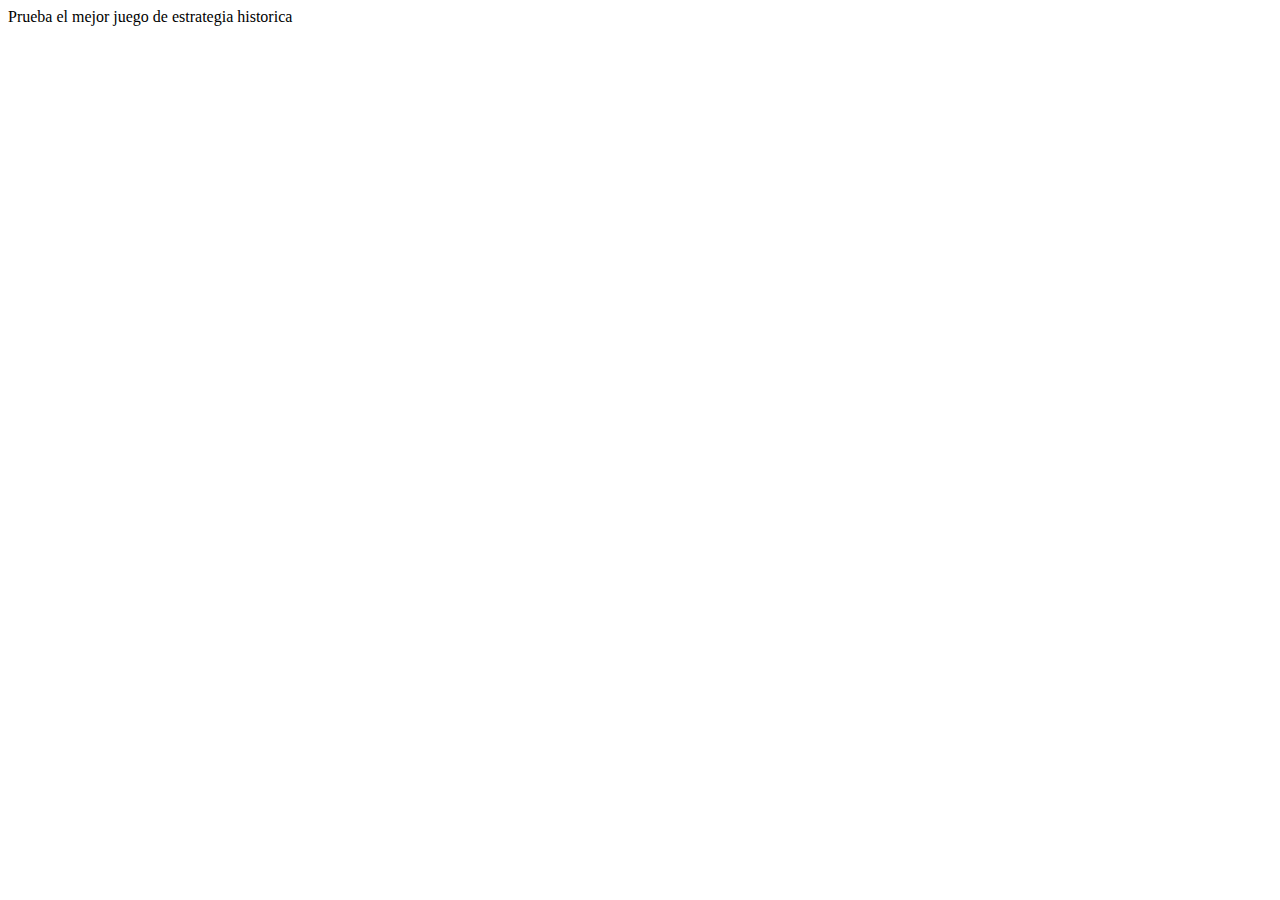
==== index.html @ 1915a598 "first commit" ====
<!DOCTYPE html>
<html lang="en">
<head>
    <meta charset="UTF-8">
    <meta name="viewport" content="width=device-width, initial-scale=1.0">
    <title>Victoria 2 - Inicio</title> 
    <link rel="stylesheet" href="style.css">
</head>
<body>
    Prueba el mejor juego de estrategia historica




















    <script src="script.js"></script>
</body>
</html>
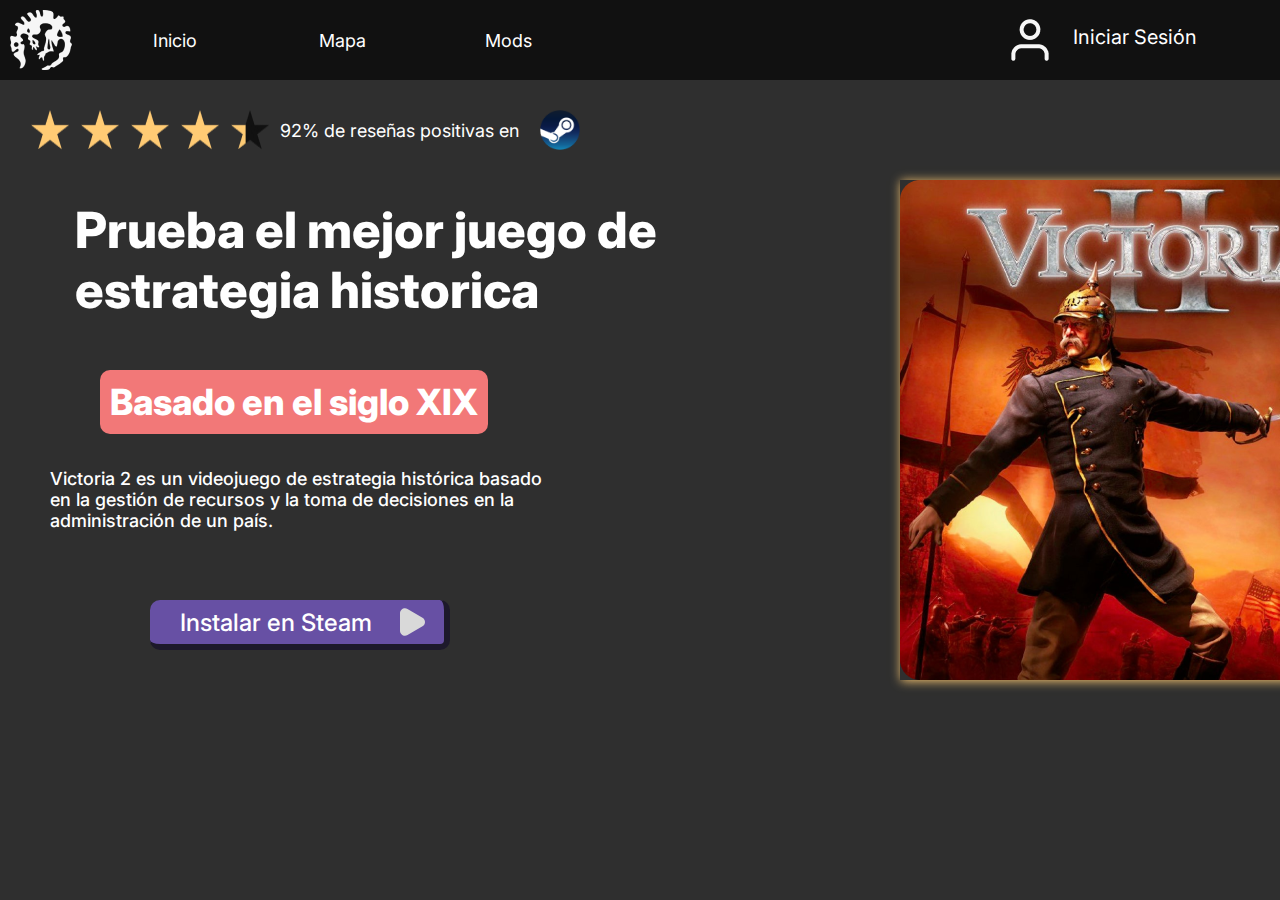
==== commit 0e843738: "Agregado del navbar y primera pantalla de presentacion." ====
--- a/index.html
+++ b/index.html
@@ -1,14 +1,51 @@
 <!DOCTYPE html>
-<html lang="en">
+<html lang="es">
 <head>
     <meta charset="UTF-8">
     <meta name="viewport" content="width=device-width, initial-scale=1.0">
     <title>Victoria 2 - Inicio</title> 
     <link rel="stylesheet" href="style.css">
+    <link rel="stylesheet" href="nav.css">
+    <link href="https://fonts.googleapis.com/css2?family=Arvo:ital,wght@0,400;0,700;1,400;1,700&family=Inter:ital,opsz,wght@0,14..32,100..900;1,14..32,100..900&display=swap" rel="stylesheet">
 </head>
 <body>
-    Prueba el mejor juego de estrategia historica
+    <nav>
+        <div class="logo"></div> 
+        <div class="opciones">
+            <div class="txnav">Inicio</div>
+            <div class="txnav"> Mapa</div>
+            <div class="txnav">Mods </div>
+        </div>
+        <div class="inisnav">
+            <div class="logouser"></div>
+            <div class="textuser">
+                Iniciar Sesión</div>
+        </div>
+    </nav>
+    <div class="star">
+        <img class="img1s" style="left: 0px;" src="img/Star 1.png" alt="">
+        <img class="img1s" style="left: 50px;" src="img/Star 1.png" alt="">
+        <img class="img1s" style="left: 100px;" src="img/Star 1.png" alt="">
+        <img class="img1s" style="left: 150px;" src="img/Star 1.png" alt="">
+        <img class="img1s" style="left: 200px;" src="img/Star 2.png" alt="">    
+        <div class="descstar">
+            92% de reseñas positivas en </div>
+        <img class="img2s" src="img/steam.png" alt="">
+    </div> 
+    <div class="titulo">
+        Prueba el mejor juego de estrategia historica
+    </div>
+    <div class="contdes">
+        Basado en el siglo XIX
 
+    </div>
+    <p class="descvc2">
+        Victoria 2 es un videojuego de estrategia histórica basado en la gestión de recursos y la toma de decisiones en la administración de un país. 
+    </p>
+    <button class="btdesc">
+        Instalar en Steam
+    </button>
+    <img src="img/vc2.png" class="imgpr" alt="">
 
 
 
--- a/style.css
+++ b/style.css
@@ -0,0 +1,106 @@
+body{
+    font-family: "Inter", sans-serif;
+    --neg : #111111;
+    --gris : #2F2F2F;
+    --blan : #f6f6f6;
+    --oro : #FFCB74;
+    color: white;
+    background-color: var(--gris);
+    font-size: 18px;
+}
+/*Star*/
+.star{
+    padding: 10px;
+    position: absolute;
+    top: 100px; 
+    left: 20px;
+    text-align: center;
+}
+.star .img1s{
+    position: absolute;
+    top: 0;
+    width: 40px;
+    height: 40px;
+    margin: 10px;
+}
+.star .img2s{
+    position: absolute;
+    top: 0;
+    left: 510px;
+    width: 40px;
+    height: 40px;
+    margin: 10px;
+}
+.descstar{
+    position: relative;
+    top: 10px;
+    left: 250px;
+}
+/*start*/
+.titulo{
+    position: absolute;
+    top: 200px;
+    width: 620px;
+    left: 75px;
+    font-size: 50px;
+    font-weight: 800;
+}
+.imgpr{
+    position: absolute;
+    top: 180px;
+    left: 900px;
+    box-shadow: #FFCB74 1px 1px 10px;
+}
+.contdes{
+    background-color: #F27878;
+    position: absolute;
+    top: 370px;
+    font-size: 36px;
+    left: 100px;
+    padding: 10px;
+    font-weight: 800;
+    border-radius: 10px;
+}
+.descvc2{
+    position: absolute;
+    font-weight: 500;
+    top: 450px;
+    left: 50px;
+    width: 500px;
+}
+.btdesc{
+    position: absolute;
+    font-weight: 500;
+    font-family: "Inter", sans-serif;   
+    font-size: 24px;
+    top: 600px;
+    left: 150px;
+    width: 300px;
+    color: white;
+    height: 50px;
+    background-color: #6750A4; 
+    border: 0px solid #6750A4;
+    border-bottom: 6px solid #1D192B;
+    border-right: 6px solid #1D192B;
+    border-radius: 10px;
+    cursor: pointer;
+    text-align: left;
+    padding: 5px;
+    padding-left: 30px;
+    transition: border .1s;
+}
+.btdesc::after{
+    position: absolute;
+    left: 250px;
+    height: 40px; 
+    background-image: url(img/dowload.svg);
+    width: 40px;
+    background-repeat: no-repeat;
+    content: "   ";
+}
+.btdesc:hover:active    {
+    border: 1px solid #1D192B;
+    border-bottom: 3px solid #1D192B;
+    border-right: 3px solid #1D192B;
+    
+}--- a/nav.css
+++ b/nav.css
@@ -0,0 +1,74 @@
+
+nav{
+    z-index: 1000;
+    color: white;
+    position: fixed;
+    --neg : #111111;
+    --gris : #2F2F2F;
+    --blan : #f6f6f6;
+    --oro : #FFCB74;
+    color: white;
+    width: 100%;
+    top:0;
+    left: 0;
+    height: 80px;
+    background-color: var(--neg);
+    display: flex;
+    flex-direction: row;
+    flex-wrap: wrap;
+}   
+.txnav{
+    display: grid;
+    align-items: center;
+    border-radius: 20px;
+    margin: 18px 20px 18px 20px;
+    text-align: center;
+    flex: 1;
+}
+.txnav:hover{
+    border: 1px solid var(--blan);
+    cursor: pointer;
+    background-color: var(--gris);
+}
+.logo{
+    background-image: url(img/paradox.png);
+    margin: 10px;
+    width: 62px;
+    height: 60px;
+    cursor: pointer;
+}
+.opciones{
+    position: relative;
+    left: 10px;
+    font-size: 18px;
+    display: flex;
+    width: 500px;
+    flex-direction: row;
+}
+.inisnav{
+    position: absolute;
+    right: 50px;
+    display: flex;
+    flex-direction: row;
+    cursor: pointer;
+    margin: 10px;
+    padding: 5px;
+    border-radius: 20px;
+}
+.logouser{
+    background-image: url(img/Usericon.png);
+    width: 50px;
+    height: 50px;
+}
+.textuser{
+    font-size: 20px;
+    width: 140px;
+    text-align: center;
+    padding: 10px;
+}
+
+.inisnav:hover{
+    border: 1px solid var(--blan);
+    cursor: pointer;
+    background-color: var(--gris);  
+}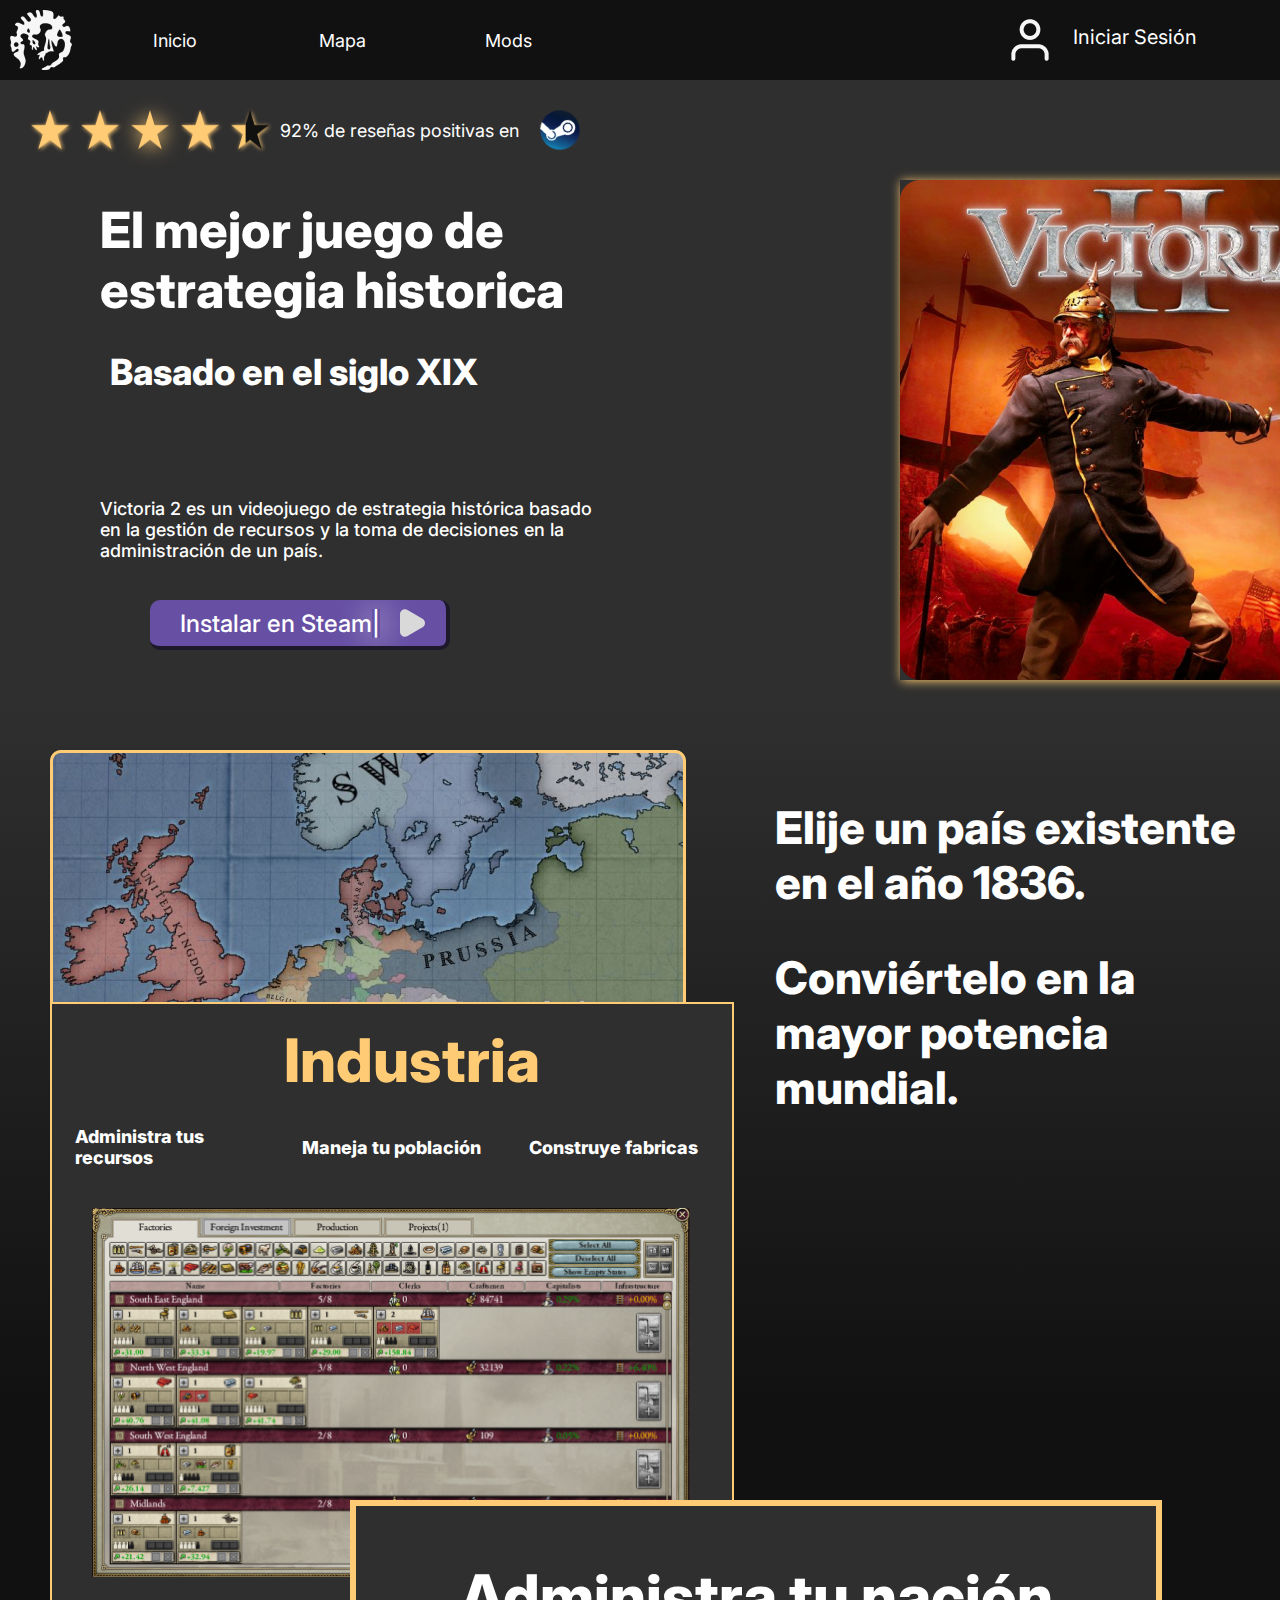
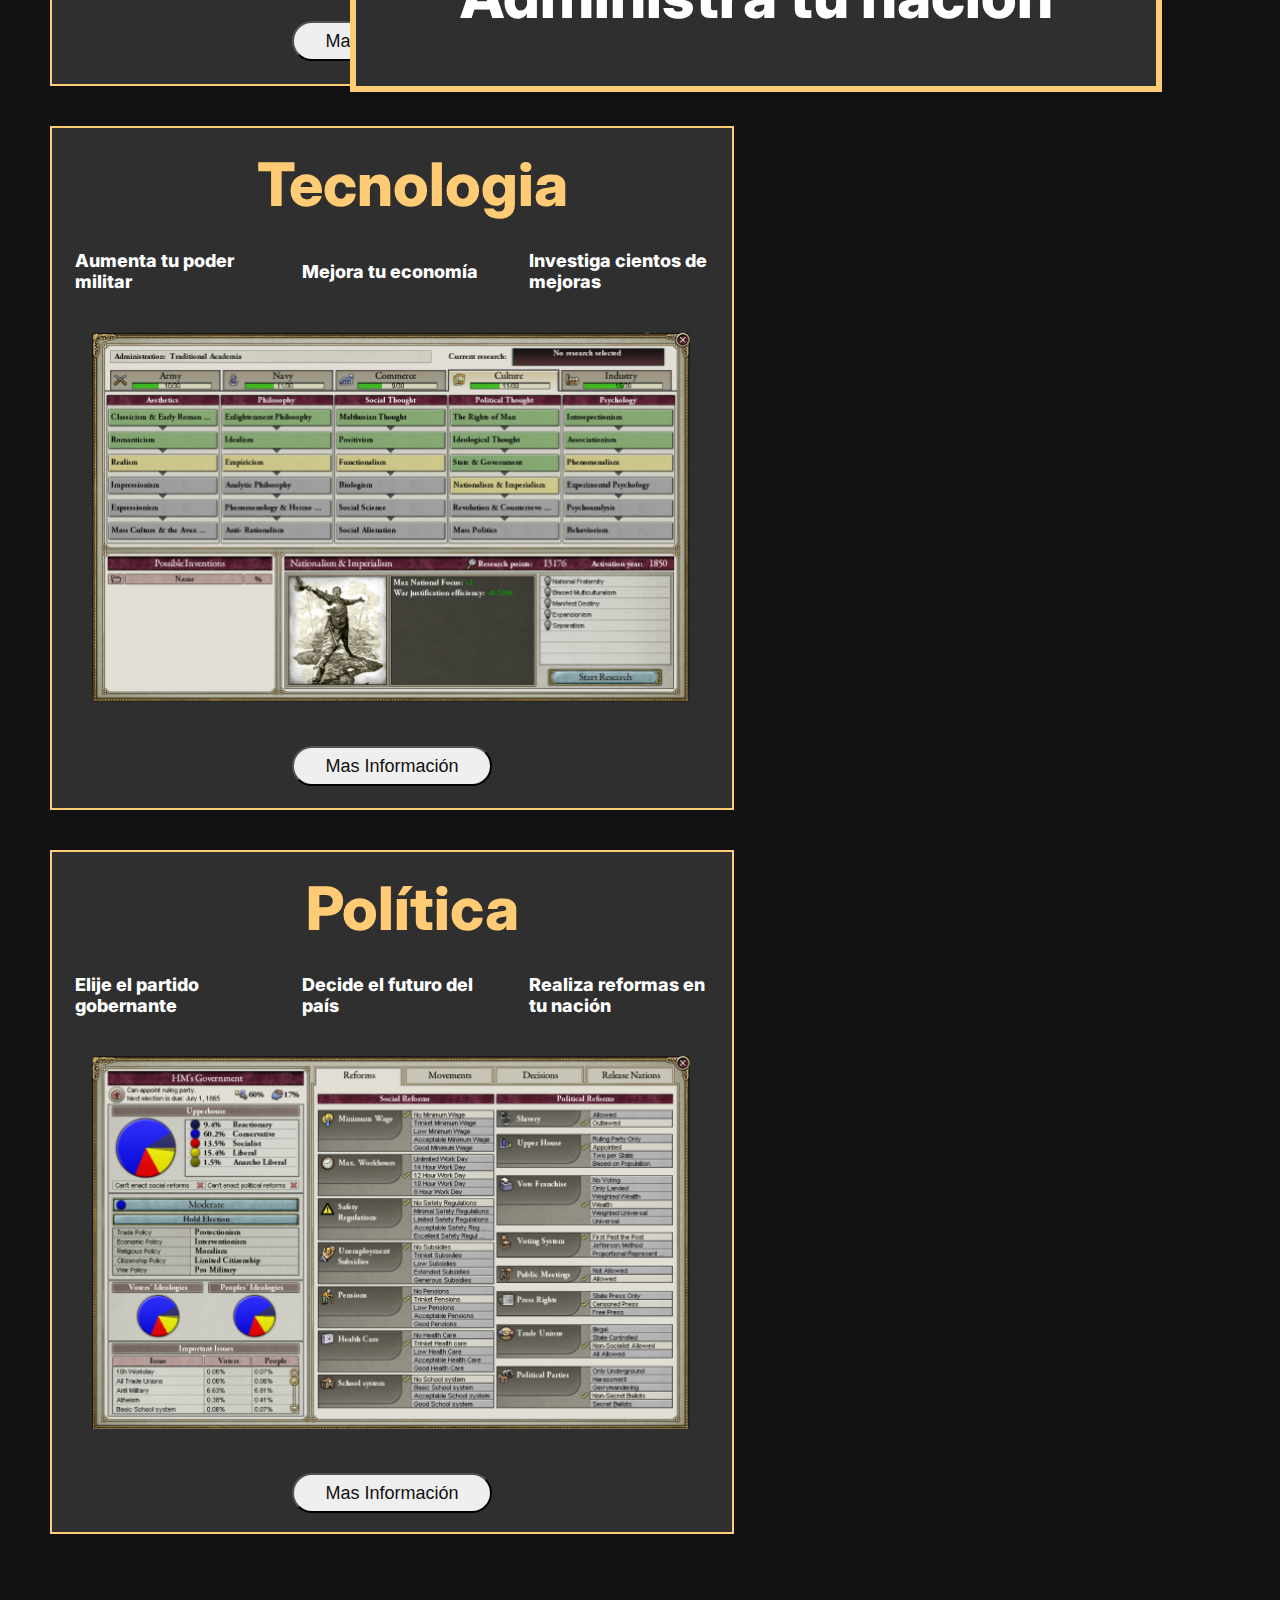
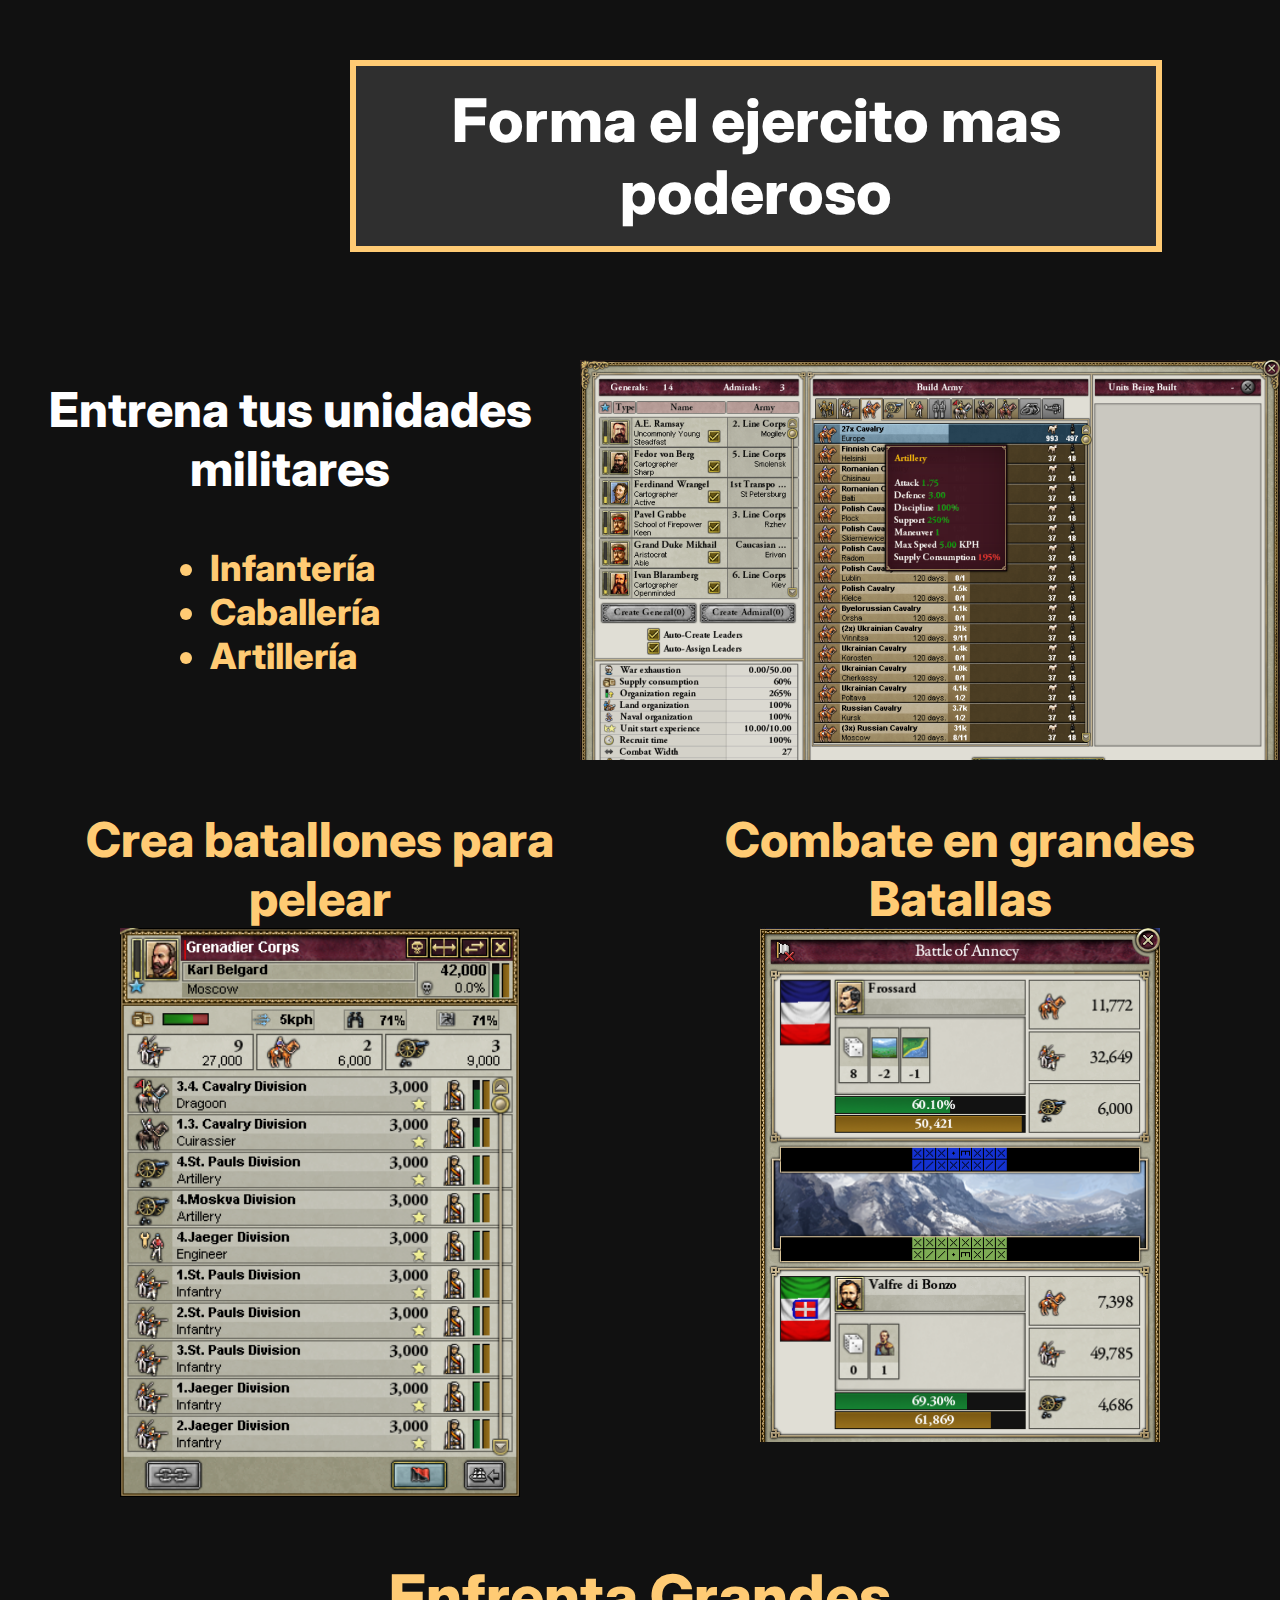
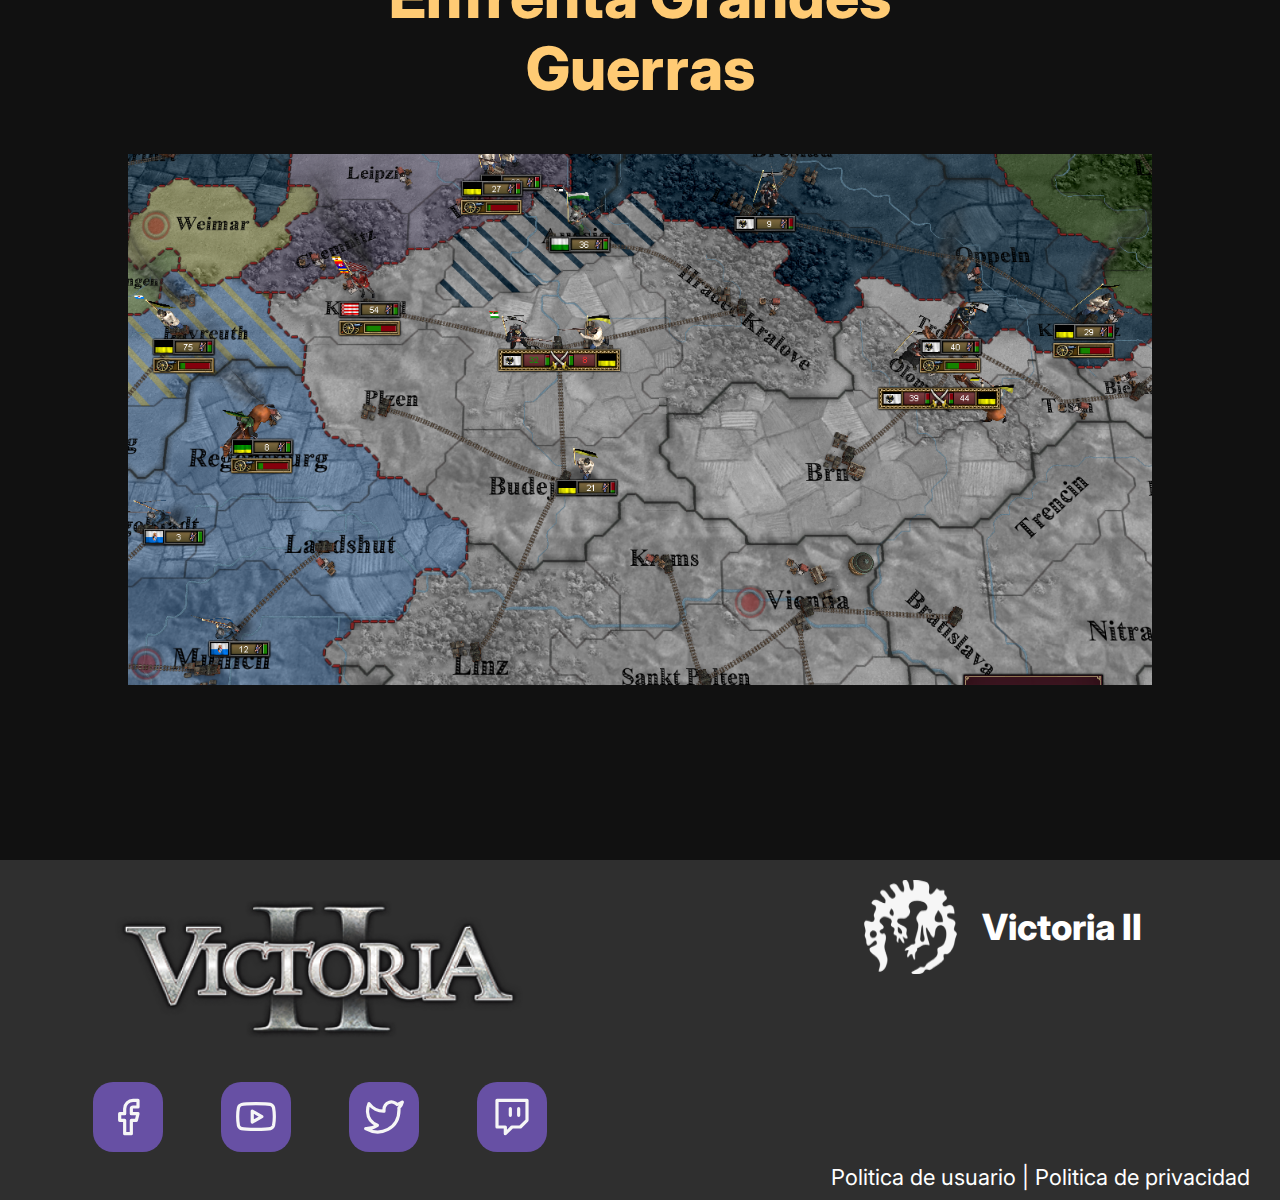
==== commit 982cbb66: "Agregado de animaciones y mejoras esteticas." ====
--- a/index.html
+++ b/index.html
@@ -4,11 +4,12 @@
     <meta charset="UTF-8">
     <meta name="viewport" content="width=device-width, initial-scale=1.0">
     <title>Victoria 2 - Inicio</title> 
-    <link rel="stylesheet" href="style.css">
+    <link rel="stylesheet" href="style.css">  
     <link rel="stylesheet" href="nav.css">
+    <link rel="stylesheet" href="footer.css">
     <link href="https://fonts.googleapis.com/css2?family=Arvo:ital,wght@0,400;0,700;1,400;1,700&family=Inter:ital,opsz,wght@0,14..32,100..900;1,14..32,100..900&display=swap" rel="stylesheet">
 </head>
-<body>
+<body onload="inicio()" onkeydown="admteclas(event)">
     <nav>
         <div class="logo"></div> 
         <div class="opciones">
@@ -22,30 +23,170 @@
                 Iniciar Sesión</div>
         </div>
     </nav>
-    <div class="star">
-        <img class="img1s" style="left: 0px;" src="img/Star 1.png" alt="">
-        <img class="img1s" style="left: 50px;" src="img/Star 1.png" alt="">
-        <img class="img1s" style="left: 100px;" src="img/Star 1.png" alt="">
-        <img class="img1s" style="left: 150px;" src="img/Star 1.png" alt="">
-        <img class="img1s" style="left: 200px;" src="img/Star 2.png" alt="">    
-        <div class="descstar">
-            92% de reseñas positivas en </div>
-        <img class="img2s" src="img/steam.png" alt="">
+    <div class="cubrir"  onclick="quitarimagen()"></div>
+    <div class="sec-11">
+        <div class="star">
+            <img class="img1s" id="idenstar1" style="left: 0px;" src="img/Star 1.png" alt="">
+            <img class="img1s" id="idenstar2" style="left: 50px;" src="img/Star 1.png" alt="">
+            <img class="img1s" id="idenstar3" style="left: 100px;" src="img/Star 1.png" alt="">
+            <img class="img1s" id="idenstar4" style="left: 150px;" src="img/Star 1.png" alt="">
+            <img class="img1s" id="idenstar5" style="left: 200px;" src="img/Star 2.png" alt="">    
+            <div class="descstar">
+                92% de reseñas positivas en </div>
+            <img class="img2s" src="img/steam.png" alt="">
+        </div> 
+        <div class="titulo">
+            El mejor juego de estrategia historica
+        </div>
+        <div class="contdes" onmouseenter="sigloXIX(true)" onmouseleave="sigloXIX(false)">
+            Basado en el siglo XIX
+            <div class="msg">El siglo XIX es el siglo transcurrido entre el año 1801 y el año 1900
+            </div>
+
+        </div>
+        <p class="descvc2">
+            Victoria 2 es un videojuego de estrategia histórica basado en la gestión de recursos y la toma de decisiones en la administración de un país. 
+        </p>
+        <button class="btdesc">
+            <span class="btdesctx">Instalar en Steam </span>
+            <span id="btdescry">|</span>
+        </button> 
+        <div class="imgpr"  onclick="imagengrande()"></div>
+
+    </div>
+
+    <div class="sec-12">
+        <img  src="img/mapa1.png" alt="">
+        <div class="txtl1" style="top: 100px;">Elije un país existente en el año 1836. </div>
+        <div class="txtl1" style="top: 250px;">Conviértelo en la mayor potencia mundial. </div>
+    </div>  
+    
+    <div class="tlsec" style="top: 1500px; z-index: 1;">
+        Administra tu nación 
+    </div>
+     <div class="sec-13">
+        
+        <div class="desccont">
+            <div id="cartas-1" class="contadm" onclick="exocards(1)">
+                <div class="tladm">
+                    Industria
+                </div>
+                <div class="tresdesc">
+                    
+                <div class="btxadm" style="left: 40px;"> Administra tus recursos</div>
+                <div class="btxadm" style="left: 320px;">Maneja tu población </div>
+                <div class="btxadm" style="left: 450px;">Construye fabricas</div>
+                
+                </div><img src="img/descimg1.png" alt="" class="imgadm">
+
+                <button class="btinfoadm">Mas Información</button>
+            </div>
+            <div id="cartas-2" class="contadm" onclick="exocards(2)">
+                <div class="tladm">
+                    Tecnologia
+                </div>
+                <div class="tresdesc">
+                    
+                <div class="btxadm" style="left: 40px;">Aumenta tu poder militar</div>
+                <div class="btxadm" style="left: 320px;">Mejora tu economía </div>
+                <div class="btxadm" style="left: 450px;">Investiga cientos de mejoras</div>
+                
+                </div><img src="img/descimg2.png" alt="" class="imgadm">
+
+                <button class="btinfoadm">Mas Información</button>
+            </div>
+            <div id="cartas-3" class="contadm" onclick="exocards(3)">
+                <div class="tladm">
+                    Política
+                </div>
+                <div class="tresdesc">
+                    
+                <div class="btxadm" style="left: 40px;">Elije el partido gobernante</div>
+                <div class="btxadm" style="left: 320px;">Decide el futuro del país </div>
+                <div class="btxadm" style="left: 450px;">Realiza reformas en tu nación </div>
+                
+                </div><img src="img/descimg3.png" alt="" class="imgadm">
+
+                <button class="btinfoadm">Mas Información</button>
+            </div>
+            
+            <div id="cartas-4" class="contadm" onclick="exocards(4)">
+                <div class="tladm">
+                    Diplomacia
+                </div>
+                <div class="tresdesc">
+                    
+                <div class="btxadm" style="left: 40px;">Influye en países mas débiles </div>
+                <div class="btxadm" style="left: 320px;">Inicia Guerras con tus rivales </div>
+                <div class="btxadm" style="left: 450px;">Crea alianzas con tus vecinos </div>
+                
+                </div><img src="img/descimg3.png" alt="" class="imgadm">
+
+                <button class="btinfoadm">Mas Información</button>
+            </div>
+        </div>
     </div> 
-    <div class="titulo">
-        Prueba el mejor juego de estrategia historica
-    </div>
-    <div class="contdes">
-        Basado en el siglo XIX
-
-    </div>
-    <p class="descvc2">
-        Victoria 2 es un videojuego de estrategia histórica basado en la gestión de recursos y la toma de decisiones en la administración de un país. 
-    </p>
-    <button class="btdesc">
-        Instalar en Steam
-    </button>
-    <img src="img/vc2.png" class="imgpr" alt="">
+
+    <div class="cntneg">
+        <div class="tlsec" style="top: 100px;">
+            Forma el ejercito mas poderoso
+        </div>
+    </div>    
+    <div class="sec-14">
+        <div class="tlml">
+            Entrena tus unidades militares
+            
+            <ul>
+                <li>Infantería  <br></li>
+                <li>Caballería  <br></li> 
+                <li>Artillería <br></li>
+            </ul>
+            
+        </div>
+        <img src="img/ml1img.png" alt="">
+    </div>
+    <div class="sec-15">
+        <div class="secml">
+            <div class="tlmlb">Crea batallones para pelear </div> 
+            <img src="img/ml2img.png" alt="">
+        </div>
+        <div class="secml">
+            <div class="tlmlb"> Combate en grandes Batallas </div>
+            
+            <img src="img/ml3img.png" alt="">
+        </div>
+    </div>
+
+    <div class="sec-16">
+        <div class="endtl">        
+            Enfrenta Grandes Guerras 
+        </div>
+        <img src="img/ml4img.png" alt="">
+    </div>
+   
+    <footer>
+        <div class="fotcol">
+            <img class="logovc2" src="img/logovc2.png" alt="">
+            <div class="logosm">
+                <img class="logored" src="img/Facebook.svg" alt="">
+                <img class="logored" src="img/Youtube.svg" alt="">
+                <img class="logored" src="img/Twitter.svg" alt="">                
+                <img class="logored" src="img/Twitch.svg" alt="">
+            </div>
+        </div>
+        <div class="fotcol">
+            <div class="contvc2">
+                <img src="img/logoparadox.png" alt="">
+                <div class="tlvic2">Victoria II  </div>
+                
+            </div>
+            <div class="politica">
+                Politica de usuario | Politica de privacidad
+            </div>
+        </div>
+
+    </footer>
+
 
 
 
--- a/style.css
+++ b/style.css
@@ -1,13 +1,29 @@
-body{
-    font-family: "Inter", sans-serif;
+:root {
     --neg : #111111;
     --gris : #2F2F2F;
     --blan : #f6f6f6;
     --oro : #FFCB74;
+    --movafter: -50px;
+
+}
+body{
+    font-family: "Inter", sans-serif;
     color: white;
     background-color: var(--gris);
     font-size: 18px;
 }
+.cubrir{
+    opacity: 0;
+    display: none;
+    position: fixed;
+    top: 0;
+    left: 0;
+    width: 100%;
+    height: 100vh; 
+    background-color: rgba(34, 34, 34, 0.9);
+    z-index: 1001;
+}
+
 /*Star*/
 .star{
     padding: 10px;
@@ -22,6 +38,10 @@
     width: 40px;
     height: 40px;
     margin: 10px;
+    transition: all .5s;
+    /* filter: drop-shadow( 1px 1px 5px #FFCB74); */
+    filter: drop-shadow( 1px 1px 2px #FFCB74);
+    
 }
 .star .img2s{
     position: absolute;
@@ -30,6 +50,8 @@
     width: 40px;
     height: 40px;
     margin: 10px;
+    transform: none;
+     transition: transform 1s; 
 }
 .descstar{
     position: relative;
@@ -41,7 +63,7 @@
     position: absolute;
     top: 200px;
     width: 620px;
-    left: 75px;
+    left: 100px;
     font-size: 50px;
     font-weight: 800;
 }
@@ -49,23 +71,68 @@
     position: absolute;
     top: 180px;
     left: 900px;
+    width: 500px;
+    height: 500px; 
+    background-size: cover;
     box-shadow: #FFCB74 1px 1px 10px;
+    cursor: pointer; 
+    background-image: url(img/vc2.png);
+    transform: none;
+    transition: left .5s , top .5s, width .5s, height .5s;
+    z-index: 1;
+}
+.imgpr::after{
+    opacity: 0;
+    transition: opacity .5s;
+    content: "Ver imagen en pantalla completa   "; 
+    position: absolute;
+    top: var(--movafter); 
+    right: calc(50% - 150px);
+    width: 300px;
+    z-index: 1002;
+    padding: 10px;
+    text-align: center;
+    font-size: 18px;  
+    background-color: rgba(99, 99, 99, 0.5);
+    border-radius: 10px;
+    color: white;
+}.imgpr:hover::after{
+    opacity: 1;
 }
 .contdes{
-    background-color: #F27878;
-    position: absolute;
-    top: 370px;
+    position: absolute;
+    top: 340px;
     font-size: 36px;
     left: 100px;
     padding: 10px;
     font-weight: 800;
     border-radius: 10px;
+    cursor: pointer;
+}
+.contdes:hover{
+    transition: background-color .5s;
+    background-color: #9090907c;
+}
+.contdes .msg{
+    transform: scale(0) translateY(-450px);
+    transition: transform .2s ease-in-out, transform .4s ease-in;
+    background-color: rgba(99, 99, 99, 0.5);
+    color: #f6f6f679;
+    position: absolute;
+    top: 65px;
+    left: 50px;
+    width: 320px;
+    height: 40px;
+    border-radius: 10px;
+    overflow: hidden;
+    font-size: 18px;
+    padding:20px; 
 }
 .descvc2{
     position: absolute;
     font-weight: 500;
-    top: 450px;
-    left: 50px;
+    top: 480px;
+    left: 100px;
     width: 500px;
 }
 .btdesc{
@@ -80,14 +147,19 @@
     height: 50px;
     background-color: #6750A4; 
     border: 0px solid #6750A4;
-    border-bottom: 6px solid #1D192B;
-    border-right: 6px solid #1D192B;
+    border-bottom: 4px solid #1D192B;
+    border-right: 4px solid #1D192B;
     border-radius: 10px;
     cursor: pointer;
     text-align: left;
     padding: 5px;
     padding-left: 30px;
     transition: border .1s;
+    transition: box-shadow .4s;
+    overflow: hidden;
+}
+.btdesc:hover{
+    box-shadow: #6750A4 0px 0px 30px; 
 }
 .btdesc::after{
     position: absolute;
@@ -102,5 +174,221 @@
     border: 1px solid #1D192B;
     border-bottom: 3px solid #1D192B;
     border-right: 3px solid #1D192B;
-    
-}+}
+#btdescry{
+    position: absolute;
+    overflow: hidden;
+    animation: btdescrip 1s step-end infinite;
+    box-shadow: #ffffff 0px 0px 30px;  
+}
+
+@keyframes btdescrip {
+    0% {
+      opacity: 1;
+    }
+    50% {
+      opacity: 0;
+    }
+    100% {  
+      opacity: 1;
+    }
+  }
+
+.txtl1{
+    font-size: 45px;
+    font-weight: 800;
+    text-align: start;
+}
+
+
+/* Sec 1 - 2 */
+
+.sec-12{
+    position: absolute;
+    left: 0px;
+    top: 700px;
+    width: 100%;
+    height: 700px;
+    background: linear-gradient(0deg,#111111 , #2F2F2F);
+}
+.sec-12 img{
+    position: absolute;
+    margin: 50px;
+}
+.sec-12 .txtl1{
+    position: absolute;
+    left: 775px;
+}
+
+/* Sec 1 - 3 */
+
+.sec-13{
+    position: absolute;
+    top: 1400px;
+    width: 100%; 
+    left: 0;
+    background-color: var(--neg);
+    height: 1000px;
+}
+.contadm{
+    flex: 2;
+    margin: 20px;
+    min-width: 600px;
+    max-width: 680px;
+    height: 680px; 
+    border: var(--oro) solid 2px;
+    background-color: var(--gris);
+    cursor: pointer;
+}
+.desccont{
+    background-color: var(--neg);
+    position: absolute;
+    left: 0px;
+    width: calc(100% - 60px);
+    height: 1400px;
+    top: 300px; 
+    display: flex;
+    flex-direction: row;
+    flex-wrap: wrap;
+    flex-shrink: 0;
+    flex-grow: 0;
+    align-content: center;
+    padding: 30px;
+}
+.tlsec{
+    align-content: center;
+    position: absolute;
+    left: 350px;
+    width: 800px;
+    height: 180px;
+    background-color: var(--gris);
+    border: #FFCB74 solid 6px;
+    font-size: 60px;
+    font-weight: 800;
+    text-align: center;
+}
+.tladm{
+    font-size: 60px;
+    font-weight: 800;
+    color: var(--oro);
+    width: 100%;
+    text-align: center;
+    margin: 20px;
+}
+.btxadm{
+    font-size: 18px;
+    font-weight: 800;
+    width: 180px;
+    margin: auto;
+}
+.tresdesc{
+    margin-top: 30px;
+    display: flex;
+    flex-direction: row;
+    align-content: center;
+}
+.contadm img{
+    width: 88%;
+    margin: 40px;
+}
+.btinfoadm{
+    position: relative;
+    margin: 0px;
+    margin-left: 240px;
+    width: 200px;
+    height: 40px;
+    font-size: 18px;
+    color: var(--neg);
+    border-radius: 20px;
+}
+.cntneg{
+    position: absolute;
+    top: 3160px;
+    left: 0;
+    width: 100%;
+    height: 400px;
+    background-color: var(--neg);
+}
+
+/* Sec 1 - 4 */
+
+.sec-14{
+    position: absolute;
+    top: 3560px;
+    left: 0;
+    width: 100%;
+    background-color: var(--neg);
+    display: flex;
+    flex-direction: row;
+}
+.tlml{
+    color: white;
+    font-size: 48px;
+    font-weight: 800;
+    text-align: center;
+    margin: 20px;
+    width: 660px;
+}
+.tlml li{
+    position: relative;
+    left: 150px;
+    text-align: start;
+    color: var(--oro);
+    font-size: 36px;
+    font-weight: 800;
+}
+
+/* sec 1 - 5 */
+.sec-15{
+    position: absolute;
+    top: 3960px;
+    left: 0;
+    width: 100%;
+    background-color: var(--neg);
+    display: flex;
+    flex-direction: row;
+    height: 800px;
+}
+.secml{
+    width: 600px;
+    height: 600px;
+    margin: auto;
+    margin-top: 50px;
+    align-content: center;
+}
+.secml .tlmlb{
+    width: 100%;
+    text-align: center;
+    font-size: 48px;
+    font-weight: 800;
+    color: var(--oro);
+}
+.secml img{
+    width: 400px;
+    margin-left: 100px;
+}
+
+/* sec 1 - 6 */
+
+.sec-16{
+    position: absolute;
+    top: 4760px;
+    left: 0;
+    width: 100%;
+    background-color: var(--neg);
+    height: 900px;
+}
+.endtl{
+    width: 40%;
+    text-align: center;
+    font-size: 60px;
+    font-weight: 800;
+    color: var(--oro);
+    margin-left: 30%; 
+}
+.sec-16 img{
+    margin-top: 50px;
+    width: 80%;
+    margin-left: 10%;
+}
+
--- a/footer.css
+++ b/footer.css
@@ -0,0 +1,69 @@
+
+/* Footer */
+footer{
+    position: absolute;
+    top: 5660px;
+    left: 0;
+    width: 100%;
+    height: 340px;
+    display: flex;
+    flex-direction: row;
+    align-content: center;
+}
+.fotcol{
+    width: 40%;
+    margin: auto;  
+    height: 320px;
+    
+}
+.logovc2{
+    margin-top: 30px;
+    margin-left: 10%;
+    width: 80%;
+}
+.logosm{
+    margin-top: 40px;
+    display: flex;
+    width: 100%;
+    flex-direction: row;
+    height: 100px;
+    align-content: center;
+}
+.logored{
+    cursor: pointer;
+    margin: auto;
+    padding: 15px;
+    width: 40px;
+    height: 40px;
+    background-color: #6750A4;
+    border-radius: 20px;
+    margin-bottom: 50px;
+}.logored:hover{
+    box-shadow: 2px 2px 4px 3px #1D192B;
+    transform: scale(1.1);
+}
+
+.contvc2{
+    padding: 10px;
+    font-size: 36px;
+    font-weight: 800;
+    margin-left: 150px;
+    display: flex;
+    flex-direction: row;
+}
+.tlvic2{
+    text-align: center;
+    margin: 25px; 
+}
+.politica{
+    position: absolute;
+    bottom: 10px;
+    right: 30px;
+    font-size: 22px;
+    cursor: pointer;   
+}
+.politica:hover{
+    color: #6750A4;
+    box-shadow: 0px 0px 4px #1D192B;
+
+}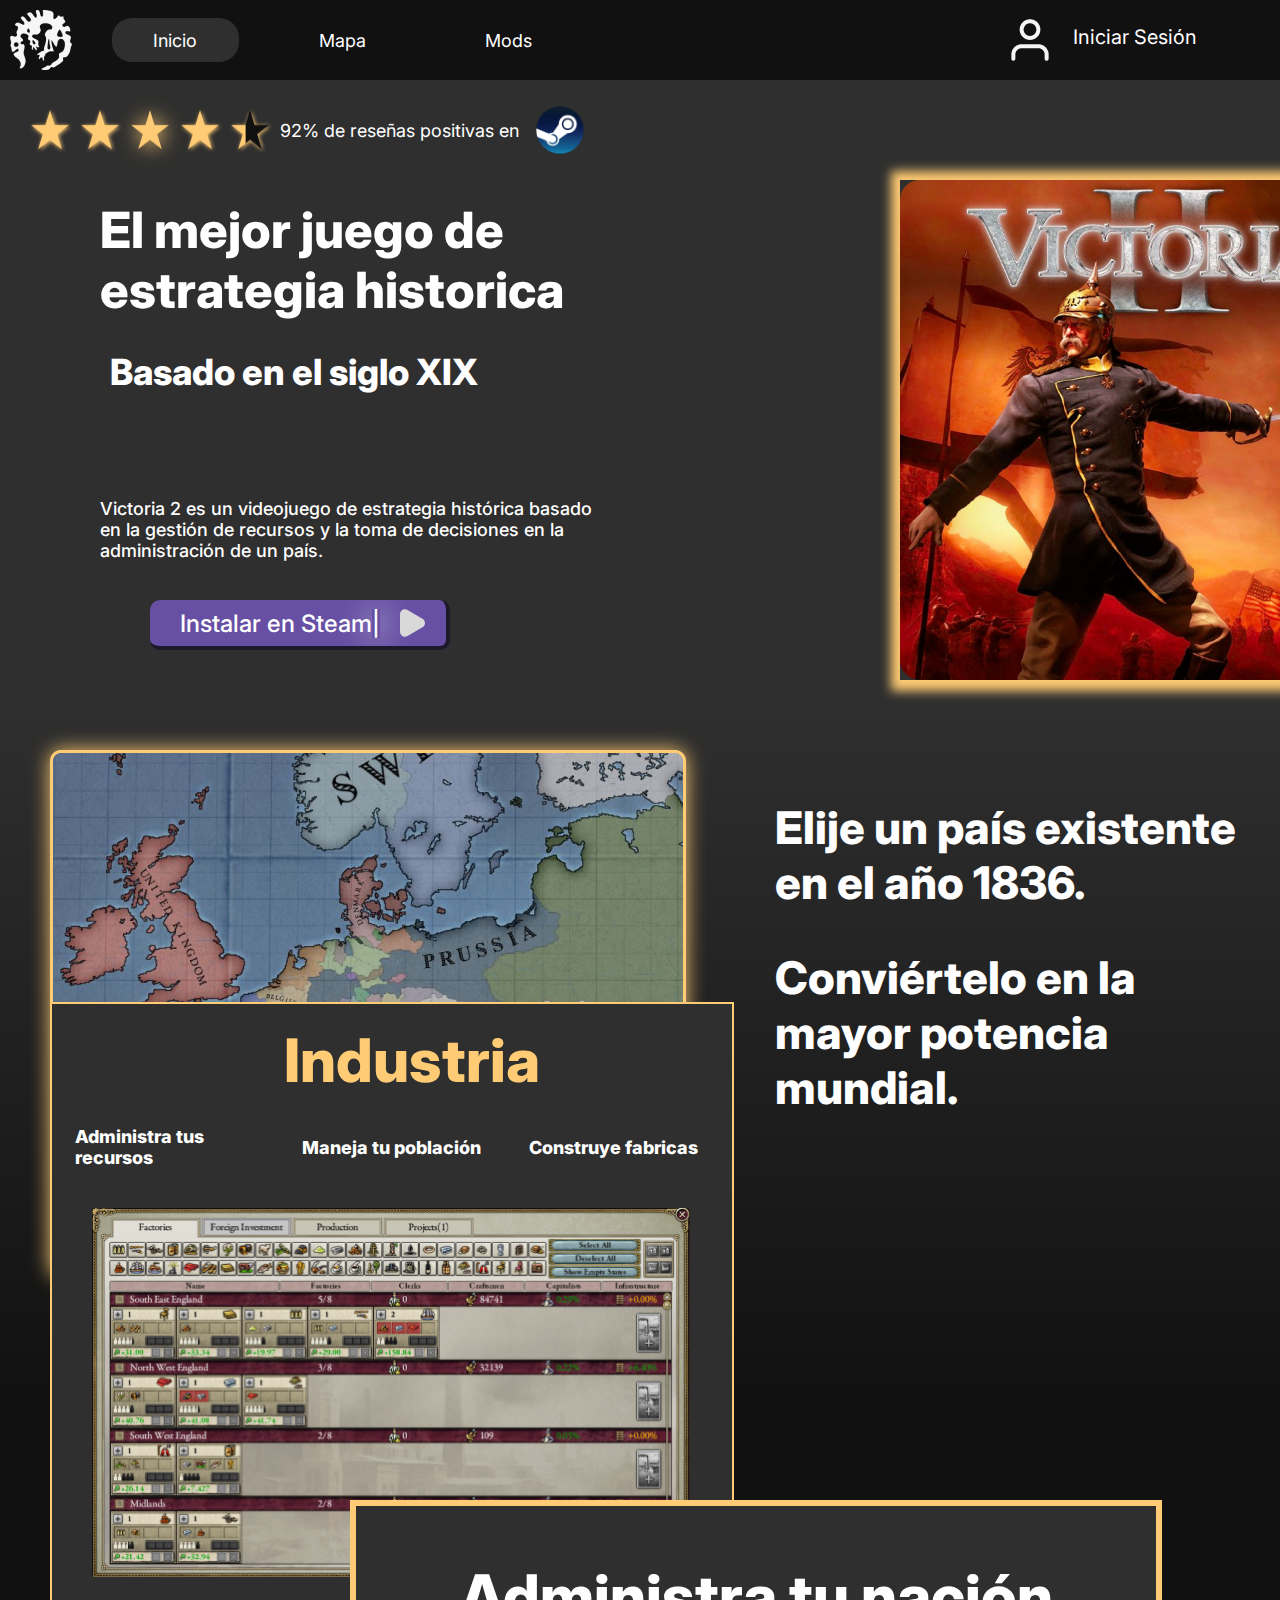
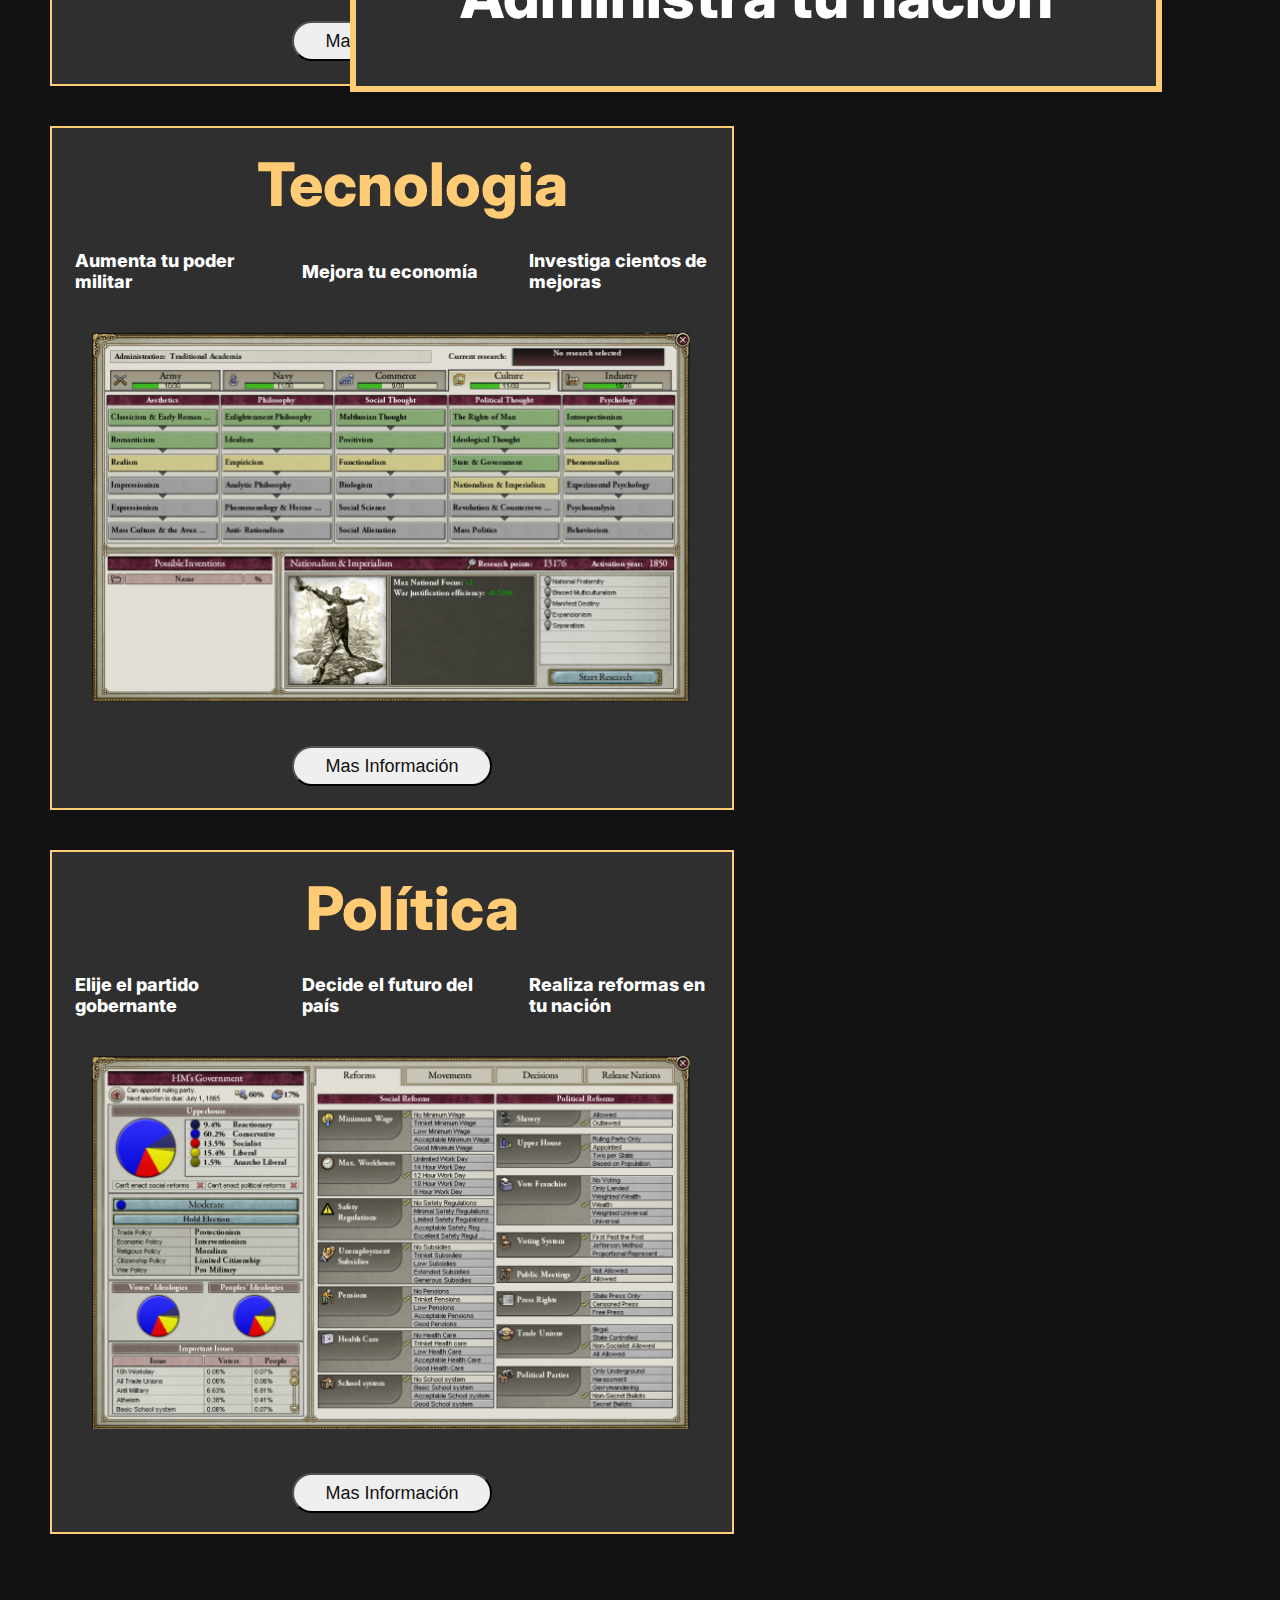
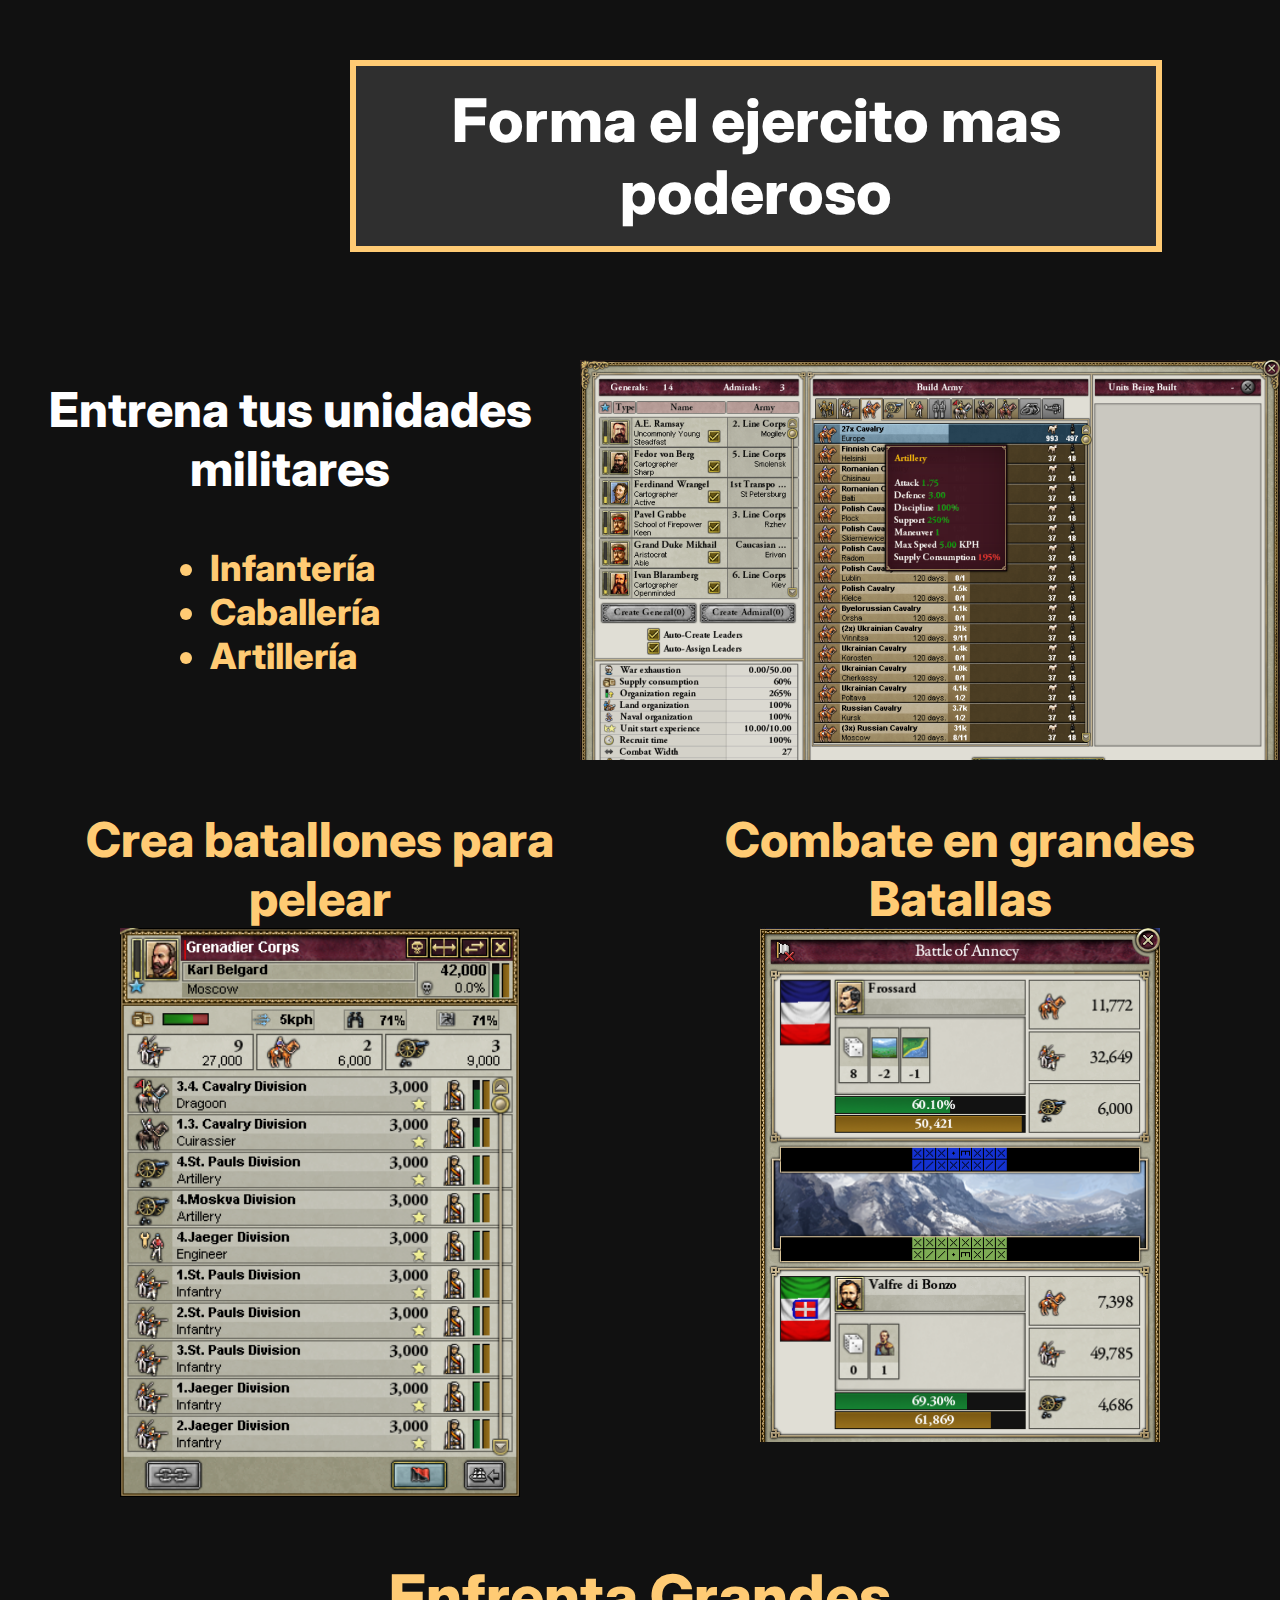
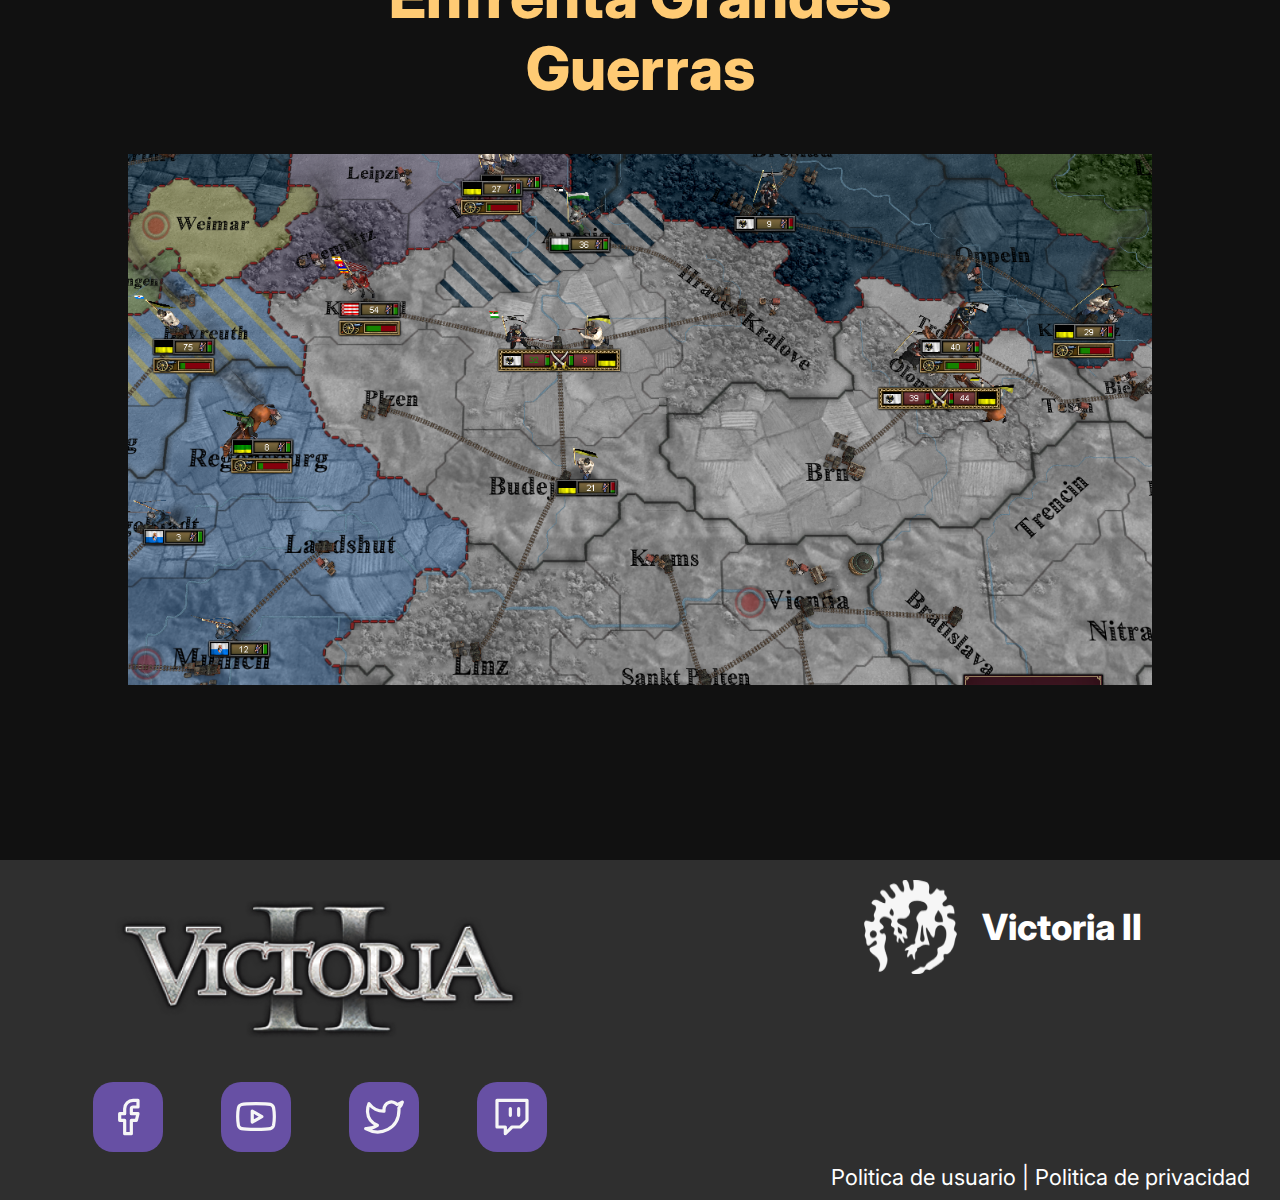
==== commit cc2c72f1: "Primer Index estable 1.0" ====
--- a/index.html
+++ b/index.html
@@ -13,17 +13,32 @@
     <nav>
         <div class="logo"></div> 
         <div class="opciones">
-            <div class="txnav">Inicio</div>
+            <div class="txnav actnav">Inicio</div>
             <div class="txnav"> Mapa</div>
-            <div class="txnav">Mods </div>
+            <div class="txnav ">Mods </div>
         </div>
         <div class="inisnav">
             <div class="logouser"></div>
             <div class="textuser">
-                Iniciar Sesión</div>
+                </div>
         </div>
     </nav>
-    <div class="cubrir"  onclick="quitarimagen()"></div>
+    <div class="cubrir"  onclick="quitarimagen()"> 
+        <div class="cartafulltec">
+            <div class="tlcartafull"> Industria </div>
+            <div class="txtcartafull">
+                
+            </div>
+            <div class="imgcartafull"> </div>
+            <div class="consejocartafull"> 
+                <span class="gigasign">!</span> 
+                <h2>Consejo</h2>
+                <div class="txcons">
+                    Nunca subsidies fabricas, se vuelven dependientes y cuestan mas de lo que generan. 
+                </div> 
+            </div>
+        </div>
+    </div>
     <div class="sec-11">
         <div class="star">
             <img class="img1s" id="idenstar1" style="left: 0px;" src="img/Star 1.png" alt="">
@@ -56,7 +71,7 @@
     </div>
 
     <div class="sec-12">
-        <img  src="img/mapa1.png" alt="">
+        <img  src="img/mapa1.png" onmouseenter="brillomapa(0)" onmouseleave="brillomapa(1)" class="mapaprl" alt="">
         <div class="txtl1" style="top: 100px;">Elije un país existente en el año 1836. </div>
         <div class="txtl1" style="top: 250px;">Conviértelo en la mayor potencia mundial. </div>
     </div>  
@@ -120,7 +135,7 @@
                 <div class="btxadm" style="left: 320px;">Inicia Guerras con tus rivales </div>
                 <div class="btxadm" style="left: 450px;">Crea alianzas con tus vecinos </div>
                 
-                </div><img src="img/descimg3.png" alt="" class="imgadm">
+                </div><img src="img/descimg4.png" alt="" class="imgadm">
 
                 <button class="btinfoadm">Mas Información</button>
             </div>
--- a/style.css
+++ b/style.css
@@ -4,7 +4,11 @@
     --blan : #f6f6f6;
     --oro : #FFCB74;
     --movafter: -50px;
-
+    cursor : url('img/cursor.png'), auto;   
+}
+button{
+    
+    cursor : url('img/cursor.png'), auto;
 }
 body{
     font-family: "Inter", sans-serif;
@@ -13,8 +17,8 @@
     font-size: 18px;
 }
 .cubrir{
-    opacity: 0;
-    display: none;
+    opacity: 1;
+    display: none; 
     position: fixed;
     top: 0;
     left: 0;
@@ -22,8 +26,83 @@
     height: 100vh; 
     background-color: rgba(34, 34, 34, 0.9);
     z-index: 1001;
-}
-
+    place-items: center;
+}
+
+.cartafulltec{
+    display: none;
+    width: 1240px;
+    height: 0px;
+    background-color: var(--gris);
+    border: var(--oro) 2px solid; 
+    z-index: 500;
+    overflow: hidden;  
+    transition: height 1s ease, overflow 1s ease;
+}
+
+.tlcartafull{
+    font-size: 60px;
+    color: var(--oro);
+    font-weight: 800;
+    padding-left: 5%;   
+}
+.txtcartafull{
+    position: absolute;
+    padding-top: 20px;
+    font-weight: 600;
+    width: 30%;
+    padding-left: 5%;
+    overflow: hidden;
+    height: 0px;
+    transition: height 2s ease;
+}
+.imgcartafull{
+    position: absolute;
+    top: 15%;
+    right: 180px; 
+    width: 600px;
+    height: 0px;  
+    background-image: url(img/descimg1.png);
+    background-repeat: no-repeat;
+    transition: height 2.5s ease;
+}
+.consejocartafull{
+    width: 450px;
+    height: 0px;
+    transition: height .5s ease;
+    position: absolute; 
+    margin:0;
+    bottom: 50px; 
+    right: 250px;  
+    background-color: var(--oro);
+    border-radius: 10px; 
+    font-weight: 600;
+    color: var(--neg);
+    text-align: start;
+    font-size: 18px;
+}
+.gigasign{
+    position: absolute;
+    font-size: 100px; 
+    color: var(--neg);
+    padding: 15px; 
+    margin-top: 0px;   
+    padding-left: 35px;
+}
+.consejocartafull h2{
+    position: absolute;
+    width: 100%;
+    text-align: center;
+    right: 0px;
+    top: 10px;
+    margin: 0;
+}
+.txcons{
+    position: absolute;
+    right: 40px;
+    top: 60px;
+    width: 300px;
+}
 /*Star*/
 .star{
     padding: 10px;
@@ -53,6 +132,12 @@
     transform: none;
      transition: transform 1s; 
 }
+.sec-11{
+    cursor : url('img/cursor.png'), auto;
+    width: 100%;
+    height: 1000px;
+    
+}
 .descstar{
     position: relative;
     top: 10px;
@@ -74,12 +159,16 @@
     width: 500px;
     height: 500px; 
     background-size: cover;
-    box-shadow: #FFCB74 1px 1px 10px;
-    cursor: pointer; 
+    box-shadow: #FFCB74 1px 1px 10px 10px; 
+    cursor: var(--var(--pointer)); 
     background-image: url(img/vc2.png);
     transform: none;
-    transition: left .5s , top .5s, width .5s, height .5s;
+    transition: left .5s , top .5s, width .5s, height .5s, box-shadow 0.5s ease-in-out; ;
     z-index: 1;
+}
+.imgpr:hover{
+    box-shadow: #FFCB74 1px 1px 10px 20px;
+
 }
 .imgpr::after{
     opacity: 0;
@@ -107,15 +196,15 @@
     padding: 10px;
     font-weight: 800;
     border-radius: 10px;
-    cursor: pointer;
+    cursor: var(--pointer);
 }
 .contdes:hover{
     transition: background-color .5s;
     background-color: #9090907c;
 }
 .contdes .msg{
-    transform: scale(0) translateY(-450px);
-    transition: transform .2s ease-in-out, transform .4s ease-in;
+    transform: scale(0) translateY(0px);
+    transition: transform .1s  ease-in-out, transform .4s ease-in;
     background-color: rgba(99, 99, 99, 0.5);
     color: #f6f6f679;
     position: absolute;
@@ -150,7 +239,7 @@
     border-bottom: 4px solid #1D192B;
     border-right: 4px solid #1D192B;
     border-radius: 10px;
-    cursor: pointer;
+    cursor: var(--pointer);
     text-align: left;
     padding: 5px;
     padding-left: 30px;
@@ -238,7 +327,7 @@
     height: 680px; 
     border: var(--oro) solid 2px;
     background-color: var(--gris);
-    cursor: pointer;
+    cursor: var(--pointer);
 }
 .desccont{
     background-color: var(--neg);
@@ -392,3 +481,11 @@
     margin-left: 10%;
 }
 
+.mapaprl{
+    cursor: var(--pointer); 
+    filter: drop-shadow(#FFCB74 0px 0px 10px);
+    transition: filter .5s ease, transform .5s;
+}
+.mapaprl:hover{
+    transform: scale(1.05); 
+}--- a/nav.css
+++ b/nav.css
@@ -16,6 +16,7 @@
     display: flex;
     flex-direction: row;
     flex-wrap: wrap;
+    cursor : url('img/cursor.png'), auto;   
 }   
 .txnav{
     display: grid;
@@ -29,13 +30,16 @@
     border: 1px solid var(--blan);
     cursor: pointer;
     background-color: var(--gris);
+    filter: drop-shadow(#2F2F2F 1px 1px 20px);
+    cursor : url('img/cursor.png'), auto;   
 }
 .logo{
     background-image: url(img/paradox.png);
     margin: 10px;
     width: 62px;
     height: 60px;
-    cursor: pointer;
+    
+    cursor : url('img/cursor.png'), auto;   
 }
 .opciones{
     position: relative;
@@ -50,7 +54,7 @@
     right: 50px;
     display: flex;
     flex-direction: row;
-    cursor: pointer;
+    cursor : url('img/cursor.png'), auto;   
     margin: 10px;
     padding: 5px;
     border-radius: 20px;
@@ -69,6 +73,10 @@
 
 .inisnav:hover{
     border: 1px solid var(--blan);
-    cursor: pointer;
+    cursor : url('img/cursor.png'), auto;   
     background-color: var(--gris);  
+    filter: drop-shadow(#2F2F2F 1px 1px 20px);
+}
+.txnav.actnav{
+    background-color: #2F2F2F;
 }--- a/footer.css
+++ b/footer.css
@@ -1,6 +1,6 @@
 
 /* Footer */
-footer{
+footer{ 
     position: absolute;
     top: 5660px;
     left: 0;
